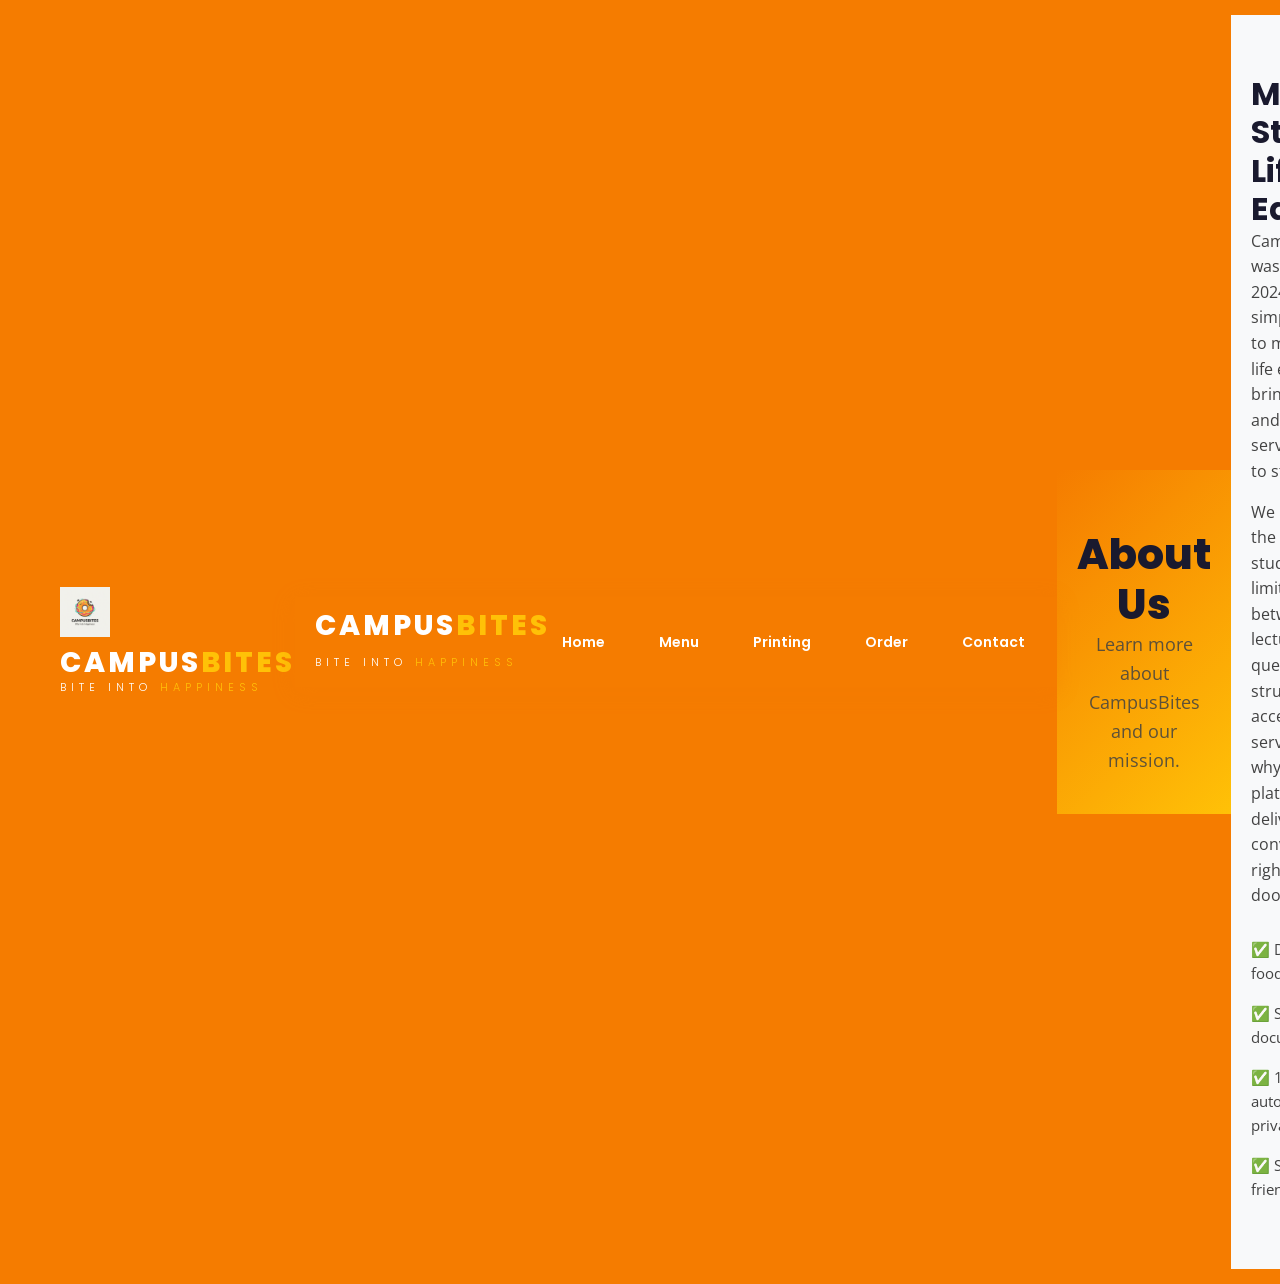
==== about.html @ a77abc60 "Part 2 - Updated all HTML pages with logo and CSS links - Added logo image to header on all pages - " ====
<!DOCTYPE html>
<html lang="en">
<head>
    <meta charset="UTF-8" />
    <meta name="viewport" content="width=device-width, initial-scale=1.0" />
    <meta name="description" content="CampusBites - About our food delivery and document printing service" />
    <title>CampusBites - About Us</title>
    <link href="https://fonts.googleapis.com/css2?family=Poppins:wght@300;400;600;700;800&family=Open+Sans:wght@400;600&display=swap" rel="stylesheet" />
    <link rel="stylesheet" href="style.css" />
    <header class="header">
    <div class="container header-container">
        <a href="about.html" class="logo">
            <img src="campusbitelogo.png" alt="CampusBites Logo" class="logo-image" />
            <div class="logo-text-wrapper">
                <span class="logo-brand">
                    <span class="orange">CAMPUS</span><span class="yellow">BITES</span>
                </span>
                <span class="logo-slogan">
                    Bite Into <span class="highlight">Happiness</span>
                </span>
            </div>
        </a>
    <style>
        .page-header {
            background: linear-gradient(135deg, #F57C00, #FFC107);
            padding: 3.75rem 0 2.5rem;
            text-align: center;
            color: #1A1A2E;
        }
        .page-header h1 { font-size: 2.625rem; }
        .page-header p { font-size: 1.125rem; opacity: 0.85; }

        .about-content { padding: 3.75rem 0; background: #F8F9FA; }
        .about-grid {
            display: grid;
            grid-template-columns: 1fr 1fr;
            gap: 3.125rem;
            align-items: center;
        }
        .about-text h2 { font-size: 2rem; }
        .about-text p { color: #424242; font-size: 1rem; margin-bottom: 0.9375rem; }
        .about-text ul { margin-top: 1.25rem; }
        .about-text ul li {
            padding: 0.5rem 0;
            color: #424242;
            font-size: 0.9375rem;
            display: flex;
            align-items: center;
            gap: 0.75rem;
        }
        .about-text ul li i { color: #F57C00; font-size: 1.25rem; }
        .about-image img { border-radius: 20px; box-shadow: 0 8px 32px rgba(26, 26, 46, 0.1); width: 100%; }

        .mission-vision { padding: 3.75rem 0; background: #FFFFFF; }
        .mv-grid {
            display: grid;
            grid-template-columns: 1fr 1fr;
            gap: 2.5rem;
        }
        .mv-card {
            padding: 2.5rem;
            border-radius: 20px;
            text-align: center;
            box-shadow: 0 8px 32px rgba(26, 26, 46, 0.08);
            transition: all 0.3s ease;
        }
        .mv-card:hover { transform: translateY(-5px); box-shadow: 0 16px 48px rgba(26, 26, 46, 0.12); }
        .mv-card.mission { background: #FFF8E1; border-bottom: 6px solid #F57C00; }
        .mv-card.vision { background: #F5F5F5; border-bottom: 6px solid #FFC107; }
        .mv-icon { font-size: 3rem; margin-bottom: 0.9375rem; }
        .mv-card h3 { font-size: 1.5rem; }
        .mv-card p { color: #757575; font-size: 1rem; }

        .values { padding: 3.75rem 0; background: #F8F9FA; }
        .values-grid {
            display: grid;
            grid-template-columns: repeat(4, 1fr);
            gap: 1.875rem;
        }
        .value-card {
            text-align: center;
            padding: 1.875rem 1.25rem;
            background: #FFFFFF;
            border-radius: 16px;
            box-shadow: 0 4px 16px rgba(26, 26, 46, 0.06);
            transition: all 0.3s ease;
        }
        .value-card:hover { transform: translateY(-5px); box-shadow: 0 8px 24px rgba(26, 26, 46, 0.1); }
        .value-icon { font-size: 2.5rem; margin-bottom: 0.625rem; }
        .value-card h4 { font-size: 1rem; }
        .value-card p { font-size: 0.875rem; color: #757575; margin-top: 0.3125rem; }

        @media (max-width: 992px) {
            .about-grid { grid-template-columns: 1fr; text-align: center; }
            .mv-grid { grid-template-columns: 1fr; }
            .values-grid { grid-template-columns: repeat(2, 1fr); }
        }
        @media (max-width: 768px) {
            .values-grid { grid-template-columns: 1fr; }
            .page-header h1 { font-size: 1.75rem; }
            .about-text ul li { justify-content: center; }
        }
    </style>
</head>
<body>

    <header class="header">
        <div class="container header-container">
            <a href="index.html" class="logo">
                <span class="logo-brand"><span class="orange">CAMPUS</span><span class="yellow">BITES</span></span>
                <span class="logo-slogan">Bite Into <span class="highlight">Happiness</span></span>
            </a>
            <nav class="nav">
                <ul class="nav-links" id="navLinks">
                    <li><a href="index.html">Home</a></li>
                    <li><a href="menu.html">Menu</a></li>
                    <li><a href="printing.html">Printing</a></li>
                    <li><a href="order.html">Order</a></li>
                    <li><a href="contact.html">Contact</a></li>
                </ul>
            </nav>
            <button class="hamburger" onclick="toggleMenu()">
                <span></span><span></span><span></span>
            </button>
        </div>
    </header>

    <section class="page-header">
        <div class="container">
            <h1>About Us</h1>
            <p>Learn more about CampusBites and our mission.</p>
        </div>
    </section>

    <section class="about-content">
        <div class="container">
            <div class="about-grid">
                <div class="about-text">
                    <h2>Making Student Life Easier</h2>
                    <p>CampusBites was founded in 2024 with a simple mission: to make student life easier by bringing food and printing services directly to students.</p>
                    <p>We understand the challenges students face — limited time between lectures, long queues, and the struggle to access essential services. That's why we created a platform that delivers convenience right to your doorstep.</p>
                    <ul>
                        <li>✅ Door-to-door food delivery</li>
                        <li>✅ Secure document printing</li>
                        <li>✅ 15-minute auto-delete for privacy</li>
                        <li>✅ Student-friendly prices</li>
                    </ul>
                </div>
                <div class="about-image">
                    <img src="https://images.unsplash.com/photo-1524178232363-1fb2b075b655?w=600&h=400&fit=crop" alt="Campus life" />
                </div>
            </div>
        </div>
    </section>

    <section class="mission-vision">
        <div class="container">
            <div class="mv-grid">
                <div class="mv-card mission">
                    <div class="mv-icon">🎯</div>
                    <h3>Our Mission</h3>
                    <p>To provide students with convenient access to quality meals and document services, saving time and enhancing academic focus.</p>
                </div>
                <div class="mv-card vision">
                    <div class="mv-icon">🌟</div>
                    <h3>Our Vision</h3>
                    <p>To become the preferred campus service partner across all university residences and academic buildings in South Africa.</p>
                </div>
            </div>
        </div>
    </section>

    <section class="values">
        <div class="container">
            <div class="section-header">
                <h2>Our Core Values</h2>
            </div>
            <div class="values-grid">
                <div class="value-card">
                    <div class="value-icon">❤️</div>
                    <h4>Care</h4>
                    <p>We care about student well-being</p>
                </div>
                <div class="value-card">
                    <div class="value-icon">⚡</div>
                    <h4>Speed</h4>
                    <p>Fast delivery every time</p>
                </div>
                <div class="value-card">
                    <div class="value-icon">🔒</div>
                    <h4>Privacy</h4>
                    <p>Your documents are safe</p>
                </div>
                <div class="value-card">
                    <div class="value-icon">🌟</div>
                    <h4>Quality</h4>
                    <p>Excellence in everything</p>
                </div>
            </div>
        </div>
    </section>

    <footer class="footer">
        <div class="container footer-container">
            <div class="footer-brand">
                <a href="index.html" class="logo">
                    <span class="logo-brand"><span class="orange">CAMPUS</span><span class="yellow">BITES</span></span>
                    <span class="logo-slogan">Bite Into <span class="highlight">Happiness</span></span>
                </a>
                <p>Making student life easier with food delivery and document printing.</p>
                <div class="footer-social">
                    <a href="#">📷</a>
                    <a href="#">📘</a>
                    <a href="#">🐦</a>
                    <a href="#">💬</a>
                </div>
            </div>
            <div class="footer-links">
                <h4>Quick Links</h4>
                <ul>
                    <li><a href="index.html">Home</a></li>
                    <li><a href="menu.html">Menu</a></li>
                    <li><a href="printing.html">Printing</a></li>
                    <li><a href="order.html">Order</a></li>
                    <li><a href="contact.html">Contact</a></li>
                </ul>
            </div>
            <div class="footer-links">
                <h4>Services</h4>
                <ul>
                    <li><a href="menu.html">Food Delivery</a></li>
                    <li><a href="printing.html">Document Printing</a></li>
                    <li><a href="order.html">Bulk Orders</a></li>
                </ul>
            </div>
            <div class="footer-contact">
                <h4>Contact Us</h4>
                <ul>
                    <li>📞 +27 12 345 6789</li>
                    <li>📧 info@campusbites.co.za</li>
                    <li>📍 Main Campus, Block A</li>
                </ul>
            </div>
        </div>
        <div class="footer-bottom">
            <div class="container">
                <p>&copy; 2026 CampusBites. All rights reserved. | Bite Into Happiness</p>
            </div>
        </div>
    </footer>

    <script>
        function toggleMenu() {
            document.getElementById('navLinks').classList.toggle('active');
        }
        document.querySelectorAll('.nav-links a').forEach(link => {
            link.addEventListener('click', () => {
                document.getElementById('navLinks').classList.remove('active');
            });
        });
    </script>
</body>
</html>
---- style.css ----
/* ============================================================
   CAMPUSBITES - MASTER STYLESHEET
   Version: 2.0
   Date: September 2026
   ============================================================ */

/* ============================================================
   1. CSS RESET & BASE STYLES
   ============================================================ */
/* ===== LOGO STYLES WITH IMAGE ===== */
.logo {
    display: flex;
    align-items: center;
    gap: 12px;
    text-decoration: none;
}

.logo-image {
    height: 50px;
    width: auto;
    display: block;
}

.logo-text-wrapper {
    display: flex;
    flex-direction: column;
    align-items: flex-start;
}

.logo-brand {
    font-family: 'Poppins', Arial, sans-serif;
    font-weight: 800;
    font-size: 1.75rem;
    color: #FFFFFF;
    letter-spacing: 0.1875rem;
    line-height: 1;
}

.logo-brand .orange { color: #FFFFFF; }
.logo-brand .yellow { color: #FFC107; }

.logo-slogan {
    font-family: 'Poppins', Arial, sans-serif;
    font-weight: 300;
    font-size: 0.6875rem;
    color: #FFFFFF;
    letter-spacing: 0.3125rem;
    text-transform: uppercase;
    margin-top: 0.125rem;
}

.logo-slogan .highlight { color: #FFC107; }

/* ===== MOBILE RESPONSIVE ===== */
@media (max-width: 768px) {
    .logo-image {
        height: 40px;
    }
    .logo-brand {
        font-size: 1.375rem;
    }
    .logo-slogan {
        font-size: 0.6rem;
    }
}

@media (max-width: 480px) {
    .logo-image {
        height: 32px;
    }
    .logo-brand {
        font-size: 1.125rem;
        letter-spacing: 0.1rem;
    }
}
/* ----- 1.1 CSS Reset ----- */
*,
*::before,
*::after {
    margin: 0;
    padding: 0;
    box-sizing: border-box;
}

/* ----- 1.2 Base Styles ----- */
html {
    scroll-behavior: smooth;
    font-size: 16px;
}

body {
    font-family: 'Open Sans', Arial, sans-serif;
    font-size: 1rem;
    line-height: 1.6;
    color: #1A1A2E;
    background-color: #FFFFFF;
    overflow-x: hidden;
    position: relative;
}

body::before {
    content: "";
    position: fixed;
    inset: 0;
    background: url("campusbitelogo.png") center center / 55% no-repeat;
    opacity: 0.18;
    filter: blur(2px) brightness(1.05);
    pointer-events: none;
    z-index: 0;
}

body > * {
    position: relative;
    z-index: 1;
}

/* ----- 1.3 Typography Base ----- */
h1, h2, h3, h4, h5, h6 {
    font-family: 'Poppins', Arial, sans-serif;
    font-weight: 700;
    line-height: 1.2;
    color: #1A1A2E;
}

h1 { font-size: 2.5rem; font-weight: 800; }
h2 { font-size: 2rem; font-weight: 700; }
h3 { font-size: 1.5rem; font-weight: 600; }
h4 { font-size: 1.125rem; font-weight: 600; }

p {
    font-size: 1rem;
    line-height: 1.6;
    color: #424242;
}

a {
    text-decoration: none;
    color: inherit;
    transition: all 0.3s ease;
}

ul { list-style: none; }

img {
    max-width: 100%;
    height: auto;
    display: block;
}

/* ----- 1.4 Container ----- */
.container {
    max-width: 1200px;
    margin: 0 auto;
    padding: 0 20px;
}

/* ============================================================
   2. BUTTONS
   ============================================================ */

.btn {
    display: inline-block;
    padding: 0.875rem 2rem;
    font-family: 'Poppins', Arial, sans-serif;
    font-weight: 700;
    font-size: 1rem;
    border: none;
    border-radius: 50px;
    cursor: pointer;
    transition: all 0.3s ease;
    text-align: center;
}

.btn-primary {
    background: linear-gradient(45deg, #F57C00, #FFC107);
    color: #1A1A2E;
    box-shadow: 0 8px 30px rgba(245, 124, 0, 0.4);
}

.btn-primary:hover {
    transform: translateY(-3px);
    box-shadow: 0 12px 40px rgba(245, 124, 0, 0.6);
}

.btn-secondary {
    background: transparent;
    color: #FFFFFF;
    border: 2px solid #FFFFFF;
}

.btn-secondary:hover {
    background: #FFFFFF;
    color: #1A1A2E;
}

.btn-outline {
    background: transparent;
    color: #F57C00;
    border: 2px solid #F57C00;
}

.btn-outline:hover {
    background: #F57C00;
    color: #FFFFFF;
}

.btn-sm {
    padding: 0.5rem 1.25rem;
    font-size: 0.813rem;
}

.btn-large {
    padding: 1rem 3rem;
    font-size: 1.125rem;
}

/* ============================================================
   3. HEADER & NAVIGATION
   ============================================================ */

.header {
    background: #F57C00;
    padding: 0.9375rem 0;
    position: sticky;
    top: 0;
    z-index: 1000;
    box-shadow: 0 4px 20px rgba(245, 124, 0, 0.3);
}

.header-container {
    display: flex;
    justify-content: space-between;
    align-items: center;
}

/* ----- 3.1 Logo ----- */
.logo {
    display: flex;
    flex-direction: column;
    align-items: flex-start;
    text-decoration: none;
}

.logo-brand {
    font-family: 'Poppins', Arial, sans-serif;
    font-weight: 800;
    font-size: 1.75rem;
    color: #FFFFFF;
    letter-spacing: 0.1875rem;
    line-height: 1;
}

.logo-brand .orange { color: #FFFFFF; }
.logo-brand .yellow { color: #FFC107; }

.logo-slogan {
    font-family: 'Poppins', Arial, sans-serif;
    font-weight: 300;
    font-size: 0.6875rem;
    color: #FFFFFF;
    letter-spacing: 0.3125rem;
    text-transform: uppercase;
    margin-top: 0.125rem;
}

.logo-slogan .highlight { color: #FFC107; }

/* ----- 3.2 Navigation ----- */
.nav-links {
    display: flex;
    gap: 1.875rem;
    align-items: center;
}

.nav-links a {
    font-family: 'Poppins', Arial, sans-serif;
    font-weight: 600;
    font-size: 0.875rem;
    color: #FFFFFF;
    padding: 0.5rem 0.75rem;
    border-radius: 8px;
    transition: all 0.3s ease;
}

.nav-links a:hover,
.nav-links a.active {
    background: rgba(255, 255, 255, 0.2);
    color: #FFC107;
}

/* ----- 3.3 Hamburger Menu (Mobile) ----- */
.hamburger {
    display: none;
    flex-direction: column;
    gap: 5px;
    background: none;
    border: none;
    cursor: pointer;
    padding: 5px;
}

.hamburger span {
    width: 28px;
    height: 3px;
    background: #FFFFFF;
    border-radius: 3px;
    transition: all 0.3s ease;
}

/* ============================================================
   4. HERO SECTION
   ============================================================ */

.hero {
    background: linear-gradient(135deg, #1A1A2E 0%, #F57C00 50%, #FFC107 100%);
    padding: 5rem 0;
    min-height: 90vh;
    display: flex;
    align-items: center;
}

.hero-container {
    display: grid;
    grid-template-columns: 1fr 1fr;
    gap: 3.125rem;
    align-items: center;
}

.hero-badge {
    display: inline-block;
    background: rgba(255, 255, 255, 0.15);
    padding: 0.375rem 1.125rem;
    border-radius: 50px;
    color: #FFC107;
    font-size: 0.813rem;
    font-weight: 600;
    margin-bottom: 1.25rem;
}

.hero-content h1 {
    font-weight: 800;
    font-size: 3rem;
    color: #FFFFFF;
    line-height: 1.2;
}

.hero-content h1 .highlight { color: #FFC107; }

.hero-text {
    font-size: 1.125rem;
    color: rgba(255, 255, 255, 0.85);
    margin: 1.25rem 0 1.875rem;
    max-width: 500px;
}

.hero-buttons {
    display: flex;
    gap: 0.9375rem;
    flex-wrap: wrap;
}

.hero-stats {
    display: flex;
    gap: 2.5rem;
    margin-top: 2.5rem;
}

.stat-number {
    display: block;
    font-family: 'Poppins', Arial, sans-serif;
    font-weight: 800;
    font-size: 2rem;
    color: #FFC107;
}

.stat-label {
    font-size: 0.875rem;
    color: rgba(255, 255, 255, 0.7);
}

.hero-image img {
    border-radius: 20px;
    box-shadow: 0 20px 60px rgba(0, 0, 0, 0.3);
    width: 100%;
}

/* ============================================================
   5. SECTION HEADERS
   ============================================================ */

.section-header {
    text-align: center;
    margin-bottom: 3.125rem;
}

.section-tag {
    display: inline-block;
    background: rgba(245, 124, 0, 0.1);
    color: #F57C00;
    padding: 0.25rem 1rem;
    border-radius: 50px;
    font-size: 0.813rem;
    font-weight: 600;
    text-transform: uppercase;
    letter-spacing: 0.0625rem;
    margin-bottom: 0.625rem;
}

.section-header h2 {
    font-size: 2.25rem;
}

.section-header p {
    font-size: 1.125rem;
    color: #757575;
    max-width: 600px;
    margin: 0.625rem auto 0;
}

/* ============================================================
   6. SERVICES SECTION
   ============================================================ */

.services {
    padding: 5rem 0;
    background: #F8F9FA;
}

.services-grid {
    display: grid;
    grid-template-columns: repeat(2, 1fr);
    gap: 1.875rem;
}

.service-card {
    background: #FFFFFF;
    border-radius: 20px;
    padding: 2.5rem;
    box-shadow: 0 8px 32px rgba(26, 26, 46, 0.08);
    transition: all 0.3s ease;
    border-bottom: 6px solid #F57C00;
}

.service-card:hover {
    transform: translateY(-10px);
    box-shadow: 0 16px 48px rgba(26, 26, 46, 0.15);
}

.service-icon {
    font-size: 3rem;
    margin-bottom: 0.9375rem;
}

.service-card h3 {
    font-size: 1.5rem;
    margin-bottom: 0.625rem;
}

.service-card p {
    color: #757575;
    margin-bottom: 0.9375rem;
}

.service-features li {
    padding: 0.375rem 0;
    color: #424242;
    font-size: 0.875rem;
}

/* ============================================================
   7. HOW IT WORKS
   ============================================================ */

.how-it-works {
    padding: 5rem 0;
}

.steps {
    display: flex;
    align-items: center;
    justify-content: center;
    gap: 1.25rem;
    flex-wrap: wrap;
}

.step {
    background: #FFFFFF;
    border-radius: 20px;
    padding: 1.875rem;
    text-align: center;
    box-shadow: 0 8px 32px rgba(26, 26, 46, 0.08);
    min-width: 160px;
    position: relative;
}

.step-number {
    position: absolute;
    top: -12px;
    right: -12px;
    background: #F57C00;
    color: #FFFFFF;
    width: 30px;
    height: 30px;
    border-radius: 50%;
    display: flex;
    align-items: center;
    justify-content: center;
    font-weight: 700;
    font-size: 0.875rem;
}

.step-icon { font-size: 2.5rem; margin-bottom: 0.625rem; }
.step h4 { font-size: 1rem; }
.step p { font-size: 0.813rem; color: #757575; margin-top: 0.3125rem; }

.step-arrow {
    font-size: 1.5rem;
    color: #F57C00;
}

/* ============================================================
   8. TESTIMONIALS
   ============================================================ */

.testimonials {
    padding: 5rem 0;
    background: #F8F9FA;
}

.testimonial-grid {
    display: grid;
    grid-template-columns: repeat(3, 1fr);
    gap: 1.875rem;
}

.testimonial-card {
    background: #FFFFFF;
    border-radius: 20px;
    padding: 1.875rem;
    box-shadow: 0 8px 32px rgba(26, 26, 46, 0.08);
}

.testimonial-stars {
    color: #FFC107;
    font-size: 1.25rem;
    margin-bottom: 0.625rem;
}

.testimonial-card p {
    font-size: 1rem;
    color: #424242;
    font-style: italic;
    margin-bottom: 0.9375rem;
}

.testimonial-author strong {
    display: block;
    font-weight: 600;
    color: #1A1A2E;
}

.testimonial-author span {
    font-size: 0.813rem;
    color: #757575;
}

/* ============================================================
   9. FOOTER
   ============================================================ */

.footer {
    background: #1A1A2E;
    color: #FFFFFF;
    padding: 3.75rem 0 0;
}

.footer-container {
    display: grid;
    grid-template-columns: 2fr 1fr 1fr 1.5fr;
    gap: 2.5rem;
    padding-bottom: 2.5rem;
    border-bottom: 1px solid rgba(255, 255, 255, 0.1);
}

.footer-brand p {
    color: rgba(255, 255, 255, 0.7);
    font-size: 0.875rem;
    margin: 0.9375rem 0;
    max-width: 300px;
}

.footer-social {
    display: flex;
    gap: 0.9375rem;
}

.footer-social a {
    width: 40px;
    height: 40px;
    background: rgba(255, 255, 255, 0.1);
    border-radius: 50%;
    display: flex;
    align-items: center;
    justify-content: center;
    transition: all 0.3s ease;
    color: #FFFFFF;
    font-size: 1.125rem;
}

.footer-social a:hover {
    background: #F57C00;
    transform: translateY(-3px);
}

.footer-links h4,
.footer-contact h4 {
    font-family: 'Poppins', Arial, sans-serif;
    font-weight: 600;
    font-size: 1rem;
    margin-bottom: 0.9375rem;
    color: #FFFFFF;
}

.footer-links ul li {
    padding: 0.3125rem 0;
}

.footer-links ul li a {
    color: rgba(255, 255, 255, 0.7);
    font-size: 0.875rem;
    transition: all 0.3s ease;
}

.footer-links ul li a:hover { color: #FFC107; }

.footer-contact ul li {
    padding: 0.5rem 0;
    color: rgba(255, 255, 255, 0.7);
    font-size: 0.875rem;
    display: flex;
    align-items: center;
    gap: 0.75rem;
}

.footer-contact ul li i {
    color: #F57C00;
    width: 20px;
}

.footer-bottom {
    padding: 1.25rem 0;
    text-align: center;
    color: rgba(255, 255, 255, 0.5);
    font-size: 0.875rem;
}

/* ============================================================
   10. RESPONSIVE DESIGN - MEDIA QUERIES
   ============================================================ */

/* ----- Tablet (max-width: 992px) ----- */
@media (max-width: 992px) {
    .hero-container {
        grid-template-columns: 1fr;
        text-align: center;
    }

    .hero-text {
        margin: 1.25rem auto 1.875rem;
    }

    .hero-buttons { justify-content: center; }
    .hero-stats { justify-content: center; }
    .hero-image { order: -1; }

    .services-grid { grid-template-columns: 1fr; }
    .testimonial-grid { grid-template-columns: 1fr 1fr; }
    .footer-container { grid-template-columns: 1fr 1fr; }

    .steps { flex-direction: column; }
    .step-arrow { transform: rotate(90deg); }
}

/* ----- Mobile (max-width: 768px) ----- */
@media (max-width: 768px) {
    .nav-links {
        display: none;
        flex-direction: column;
        background: #F57C00;
        padding: 1.25rem;
        border-radius: 12px;
        position: absolute;
        top: 70px;
        right: 20px;
        min-width: 200px;
        box-shadow: 0 8px 32px rgba(0, 0, 0, 0.2);
    }

    .nav-links.active { display: flex; }
    .hamburger { display: flex; }

    .hero-content h1 { font-size: 2rem; }

    .testimonial-grid { grid-template-columns: 1fr; }
    .footer-container { grid-template-columns: 1fr; }
    .services-grid { grid-template-columns: 1fr; }

    .logo-brand { font-size: 1.375rem; }
}

/* ----- Small Mobile (max-width: 480px) ----- */
@media (max-width: 480px) {
    .hero {
        padding: 3rem 0;
        min-height: auto;
    }

    .hero-content h1 { font-size: 1.75rem; }

    .hero-stats {
        flex-direction: column;
        gap: 0.625rem;
    }

    .section-header h2 { font-size: 1.5rem; }

    .service-card { padding: 1.25rem; }

    .step { min-width: 120px; padding: 1.25rem; }

    .btn {
        padding: 0.625rem 1.25rem;
        font-size: 0.875rem;
    }
}
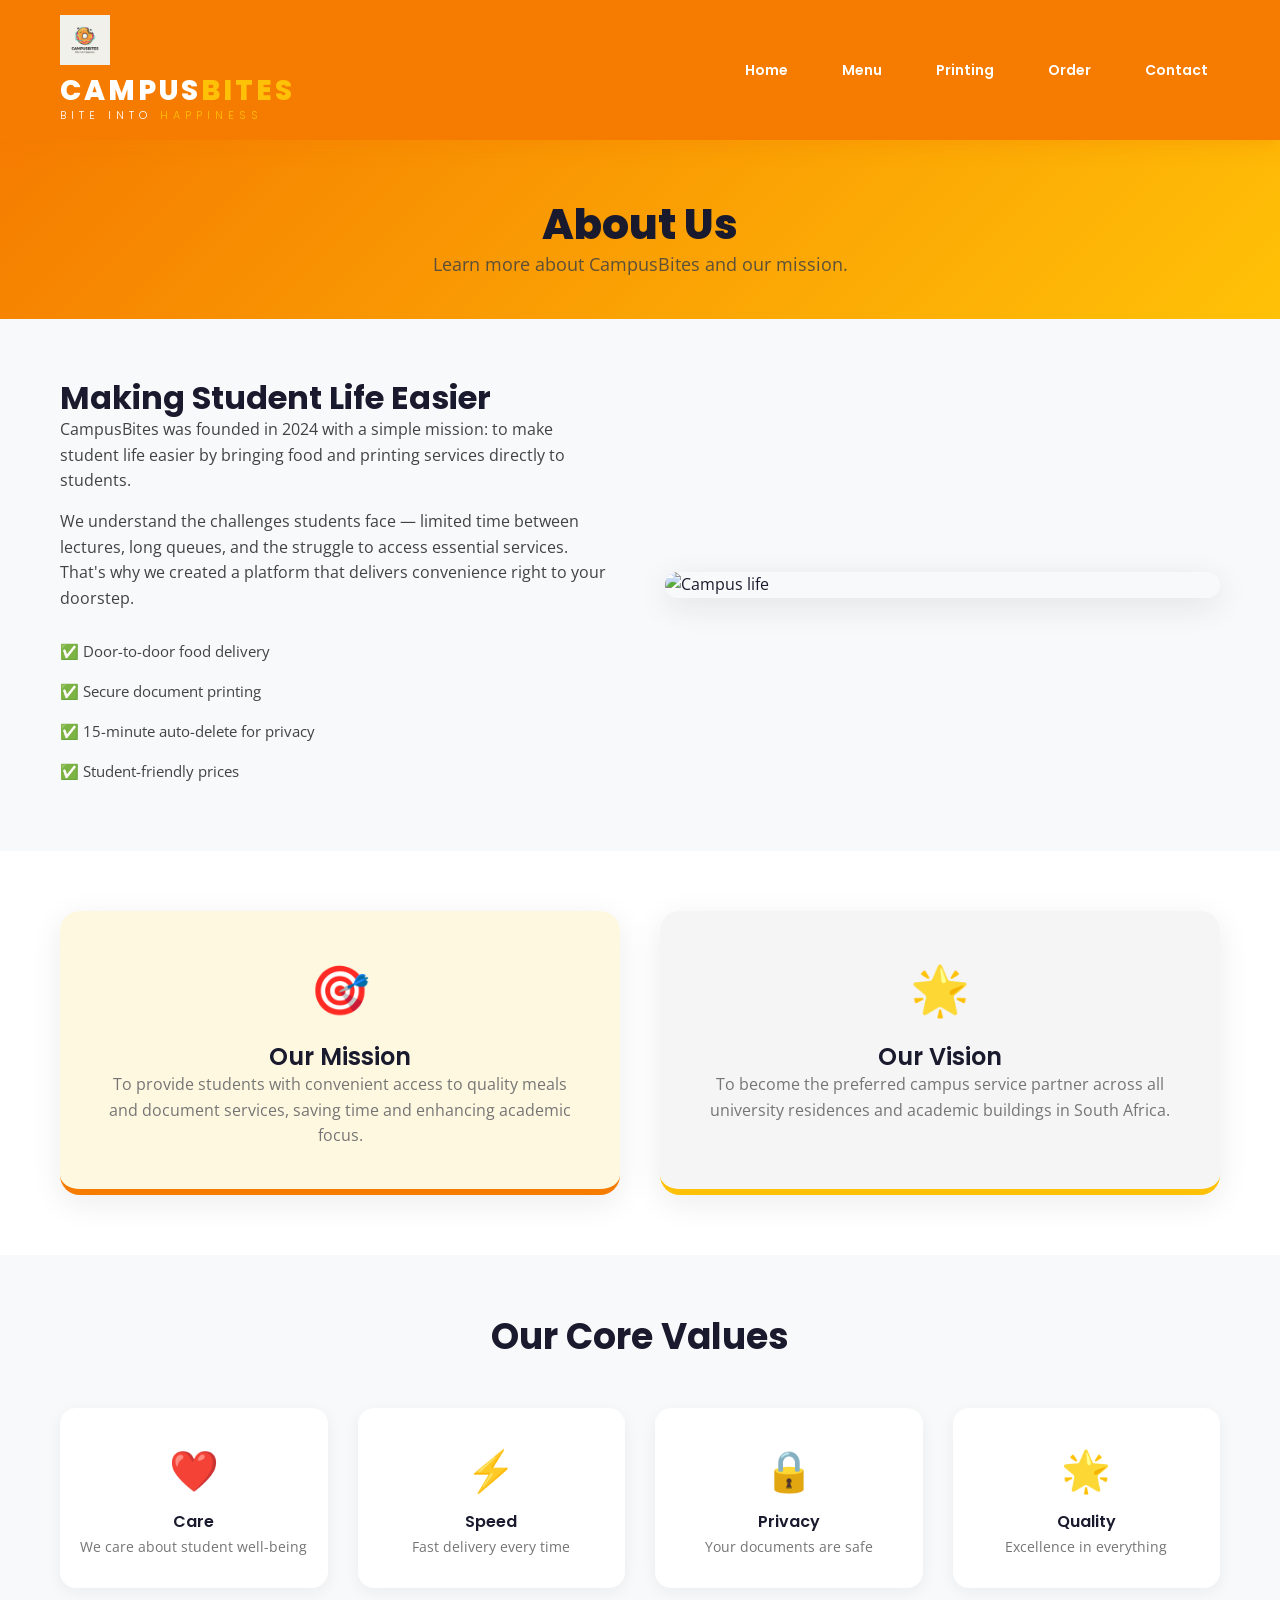
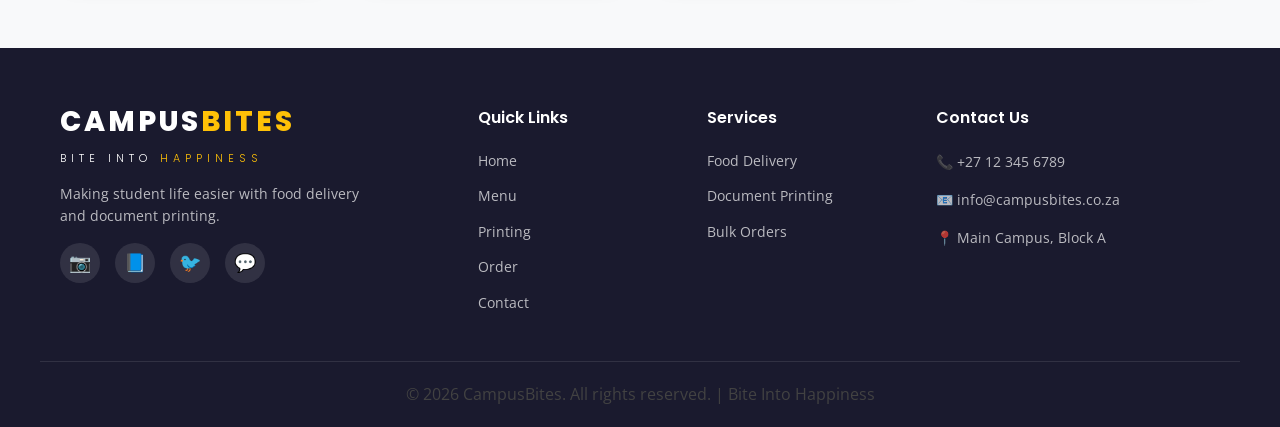
==== commit b24a3f7b: "Update about.html Fix: Updated about page layout and navigation consistency" ====
--- a/about.html
+++ b/about.html
@@ -7,19 +7,6 @@
     <title>CampusBites - About Us</title>
     <link href="https://fonts.googleapis.com/css2?family=Poppins:wght@300;400;600;700;800&family=Open+Sans:wght@400;600&display=swap" rel="stylesheet" />
     <link rel="stylesheet" href="style.css" />
-    <header class="header">
-    <div class="container header-container">
-        <a href="about.html" class="logo">
-            <img src="campusbitelogo.png" alt="CampusBites Logo" class="logo-image" />
-            <div class="logo-text-wrapper">
-                <span class="logo-brand">
-                    <span class="orange">CAMPUS</span><span class="yellow">BITES</span>
-                </span>
-                <span class="logo-slogan">
-                    Bite Into <span class="highlight">Happiness</span>
-                </span>
-            </div>
-        </a>
     <style>
         .page-header {
             background: linear-gradient(135deg, #F57C00, #FFC107);
@@ -107,8 +94,11 @@
     <header class="header">
         <div class="container header-container">
             <a href="index.html" class="logo">
-                <span class="logo-brand"><span class="orange">CAMPUS</span><span class="yellow">BITES</span></span>
-                <span class="logo-slogan">Bite Into <span class="highlight">Happiness</span></span>
+                <img src="campusbitelogo.png" alt="CampusBites Logo" class="logo-image" />
+                <div class="logo-text-wrapper">
+                    <span class="logo-brand"><span class="orange">CAMPUS</span><span class="yellow">BITES</span></span>
+                    <span class="logo-slogan">Bite Into <span class="highlight">Happiness</span></span>
+                </div>
             </a>
             <nav class="nav">
                 <ul class="nav-links" id="navLinks">
@@ -119,7 +109,7 @@
                     <li><a href="contact.html">Contact</a></li>
                 </ul>
             </nav>
-            <button class="hamburger" onclick="toggleMenu()">
+            <button class="hamburger" onclick="toggleMenu()" aria-label="Toggle menu">
                 <span></span><span></span><span></span>
             </button>
         </div>
--- a/style.css
+++ b/style.css
@@ -732,4 +732,203 @@
         padding: 0.625rem 1.25rem;
         font-size: 0.875rem;
     }
+}
+/* Menu Grid & Search */
+.menu-section {
+    padding: 60px 20px;
+    background-color: #f9f9f9;
+}
+
+.search-container {
+    margin-bottom: 30px;
+    text-align: center;
+}
+
+#searchInput {
+    width: 100%;
+    max-width: 500px;
+    padding: 15px 20px;
+    border: 2px solid #ddd;
+    border-radius: 30px;
+    font-size: 16px;
+    outline: none;
+    transition: 0.3s;
+}
+
+#searchInput:focus {
+    border-color: #ff9800;
+    box-shadow: 0 0 10px rgba(255, 152, 0, 0.2);
+}
+
+.menu-grid {
+        display: grid;
+    /* This ensures cards are always a maximum of 300px wide, even if there's only 1 result */
+    grid-template-columns: repeat(auto-fill, minmax(280px, 1fr));
+    gap: 25px;
+    justify-content: center; /* Centers the single card if there's only one result */
+}
+
+
+.menu-card {
+    background: white;
+    border-radius: 15px;
+    overflow: hidden; /* Keeps image inside rounded corners */
+    box-shadow: 0 5px 15px rgba(0,0,0,0.08);
+    transition: transform 0.3s ease, box-shadow 0.3s ease;
+    display: flex;
+    flex-direction: column;
+}
+
+.menu-card:hover {
+    transform: translateY(-8px);
+    box-shadow: 0 8px 25px rgba(0,0,0,0.15);
+}
+
+.menu-img {
+    width: 100%;
+    height: 200px;
+    /* Changed from 'cover' to 'contain' so the whole image is visible without cropping */
+    object-fit: contain; 
+    background-color: #fff; /* Adds a white background in case the image doesn't fill the space */
+    padding: 10px; /* Adds a little breathing room around the image */
+    border-bottom: 1px solid #eee;
+
+}
+
+.menu-card-content {
+    padding: 20px;
+    text-align: center;
+    display: flex;
+    flex-direction: column;
+    flex-grow: 1;
+}
+
+.menu-card h3 {
+    color: #333;
+    margin-bottom: 10px;
+    font-size: 1.2rem;
+}
+
+.menu-card .price {
+    color: #ff9800;
+    font-weight: 700;
+    font-size: 20px;
+    margin-bottom: 5px;
+}
+
+.no-results {
+    text-align: center;
+    color: #e74c3c;
+    font-size: 18px;
+    margin-top: 20px;
+    font-weight: bold;
+}
+
+.textarea {
+    width: 100%;
+    padding: 12px;
+    border: 1px solid #ccc;
+    border-radius: 8px;
+    font-size: 16px;
+    outline: none;
+    font-family: inherit;
+    resize: vertical; /* Allows user to drag to make it taller */
+    transition: border-color 0.3s;
+}
+
+textarea:focus {
+    border-color: #ff9800;
+}
+/* =========================================
+   FORM STYLING (Enquiry & Contact)
+   ========================================= */
+
+.form-section {
+    padding: 60px 20px;
+    background-color: #f4f4f4; /* Light grey background */
+    min-height: 80vh;
+    display: flex;
+    justify-content: center;
+    align-items: center;
+}
+
+.form-container {
+    background-color: #ffffff;
+    width: 100%;
+    max-width: 600px;
+    padding: 40px;
+    border-radius: 12px;
+    box-shadow: 0 8px 20px rgba(0, 0, 0, 0.1);
+}
+
+.form-container h2 {
+    text-align: center;
+    color: #222;
+    margin-bottom: 10px;
+    font-size: 2rem;
+}
+
+.form-container p {
+    text-align: center;
+    color: #666;
+    margin-bottom: 30px;
+    font-size: 1rem;
+}
+
+/* This forces the label and input to be on separate lines */
+.form-group {
+    display: flex;
+    flex-direction: column; 
+    margin-bottom: 20px;
+}
+
+.form-group label {
+    font-weight: 600;
+    color: #333;
+    margin-bottom: 8px;
+    font-size: 1rem;
+}
+
+/* Styling for all inputs, selects, and textareas */
+.form-group input, 
+.form-group select, 
+.form-group textarea {
+    width: 100%;
+    padding: 12px 15px;
+    border: 1.5px solid #ccc;
+    border-radius: 8px;
+    font-size: 1rem;
+    font-family: inherit;
+    color: #333;
+    background-color: #f9f9f9;
+    transition: all 0.3s ease;
+    box-sizing: border-box; /* Ensures padding doesn't break the width */
+}
+
+/* Highlight when clicked */
+.form-group input:focus, 
+.form-group select:focus, 
+.form-group textarea:focus {
+    border-color: #ff9800; /* CampusBites Orange */
+    background-color: #fff;
+    outline: none;
+    box-shadow: 0 0 8px rgba(255, 152, 0, 0.2);
+}
+
+/* Error message text */
+.error-msg {
+    color: #e74c3c;
+    font-size: 0.85rem;
+    margin-top: 5px;
+    font-weight: 600;
+    min-height: 18px; /* Reserves space so layout doesn't jump when error appears */
+}
+
+/* Ensure the submit button looks good */
+.form-container .btn-primary {
+    width: 100%;
+    padding: 15px;
+    font-size: 1.1rem;
+    margin-top: 10px;
+    cursor: pointer;
 }
